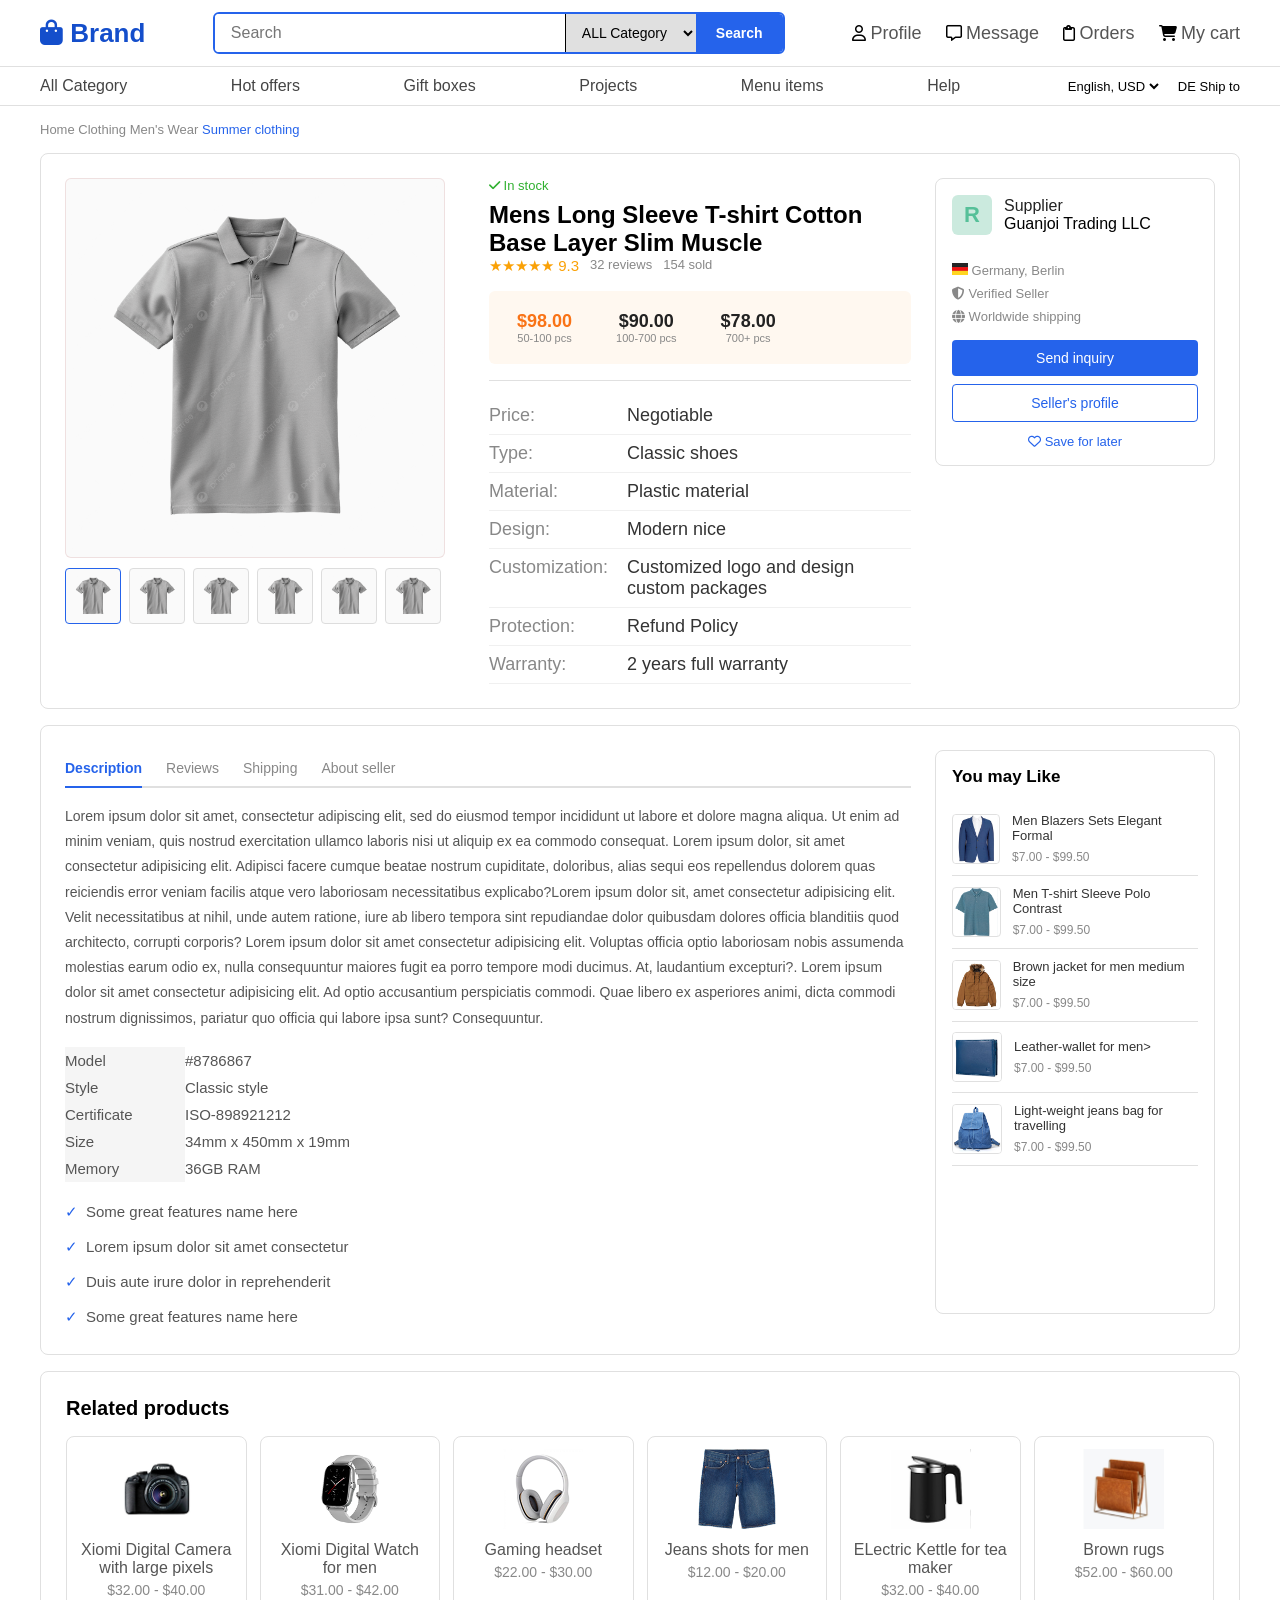
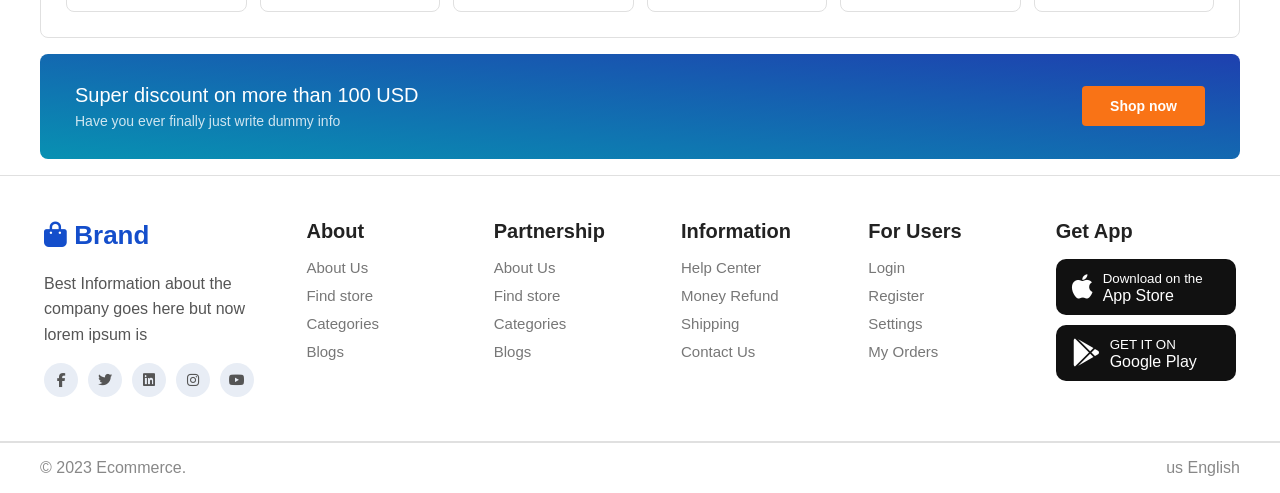
==== product-detail.html @ 9a0e6021 "Week 3 - Product Detail Page complete" ====
<!DOCTYPE html>
<html lang="en">

<head>
    <meta charset="UTF-8">
    <meta name="viewport" content="width=device-width, initial-scale=1.0">
    <title>Ecommerce - Product Detail</title>
    <link rel="stylesheet" href="https://cdnjs.cloudflare.com/ajax/libs/font-awesome/6.5.0/css/all.min.css" />
    <link rel="stylesheet" href="style.css" />
</head>

<body>
    <header>
        <!--row 1 -->
        <div class="top_bar">

            <!-- logo -->

            <div class="logo">
                <i class="fa-solid fa-bag-shopping"></i>
                <span> Brand </span>
            </div>
            <!--search  bar-->
            <div class="Search_bar">
                <input type="text" placeholder="Search" />
                <select>
                    <option>ALL Category</option>
                </select>
                <button>Search</button>
            </div>

            <div class="top-icons">
                <div class="icon-item">
                    <i class="fa-regular fa-user"></i>
                    <span>Profile</span>
                </div>
                <div class="icon-item">
                    <i class="fa-regular fa-message"></i>
                    <span>Message</span>
                </div>
                <div class="icon-item">
                    <i class="fa-regular fa-clipboard"></i>
                    <span>Orders</span>
                </div>
                <div class="icon-item">
                    <i class="fa-solid fa-cart-shopping"></i>
                    <span>My cart</span>
                </div>
            </div>
        </div>
        <!--ROw 2-->
        <nav class="navbar">
            <a href="#">All Category</a>
            <a href="#">Hot offers</a>
            <a href="#">Gift boxes</a>
            <a href="#">Projects</a>
            <a href="#">Menu items</a>
            <a href="#">Help</a>

            <div class="nav-right">
                <select>
                    <option>English, USD</option>
                </select>
                <span>DE Ship to</span>
            </div>

        </nav>
    </header>

    <main>
        <!--Breadcrumb-->
        <div class="breadcrumb">
            <a href="#">Home</a> <a href="#">Clothing</a> <a href="#">Men's Wear</a> <span>Summer clothing</span>
        </div>

        <!-- Product Detail Section -->
        <section class="product-detail">

            <!-- Left: Images -->
            <div class="product-images">
                <div class="main-image">
                    <img src="images/lol1.png" alt="product" />
                </div>
                <div class="thumbnail-images">
                    <img src="images/lol1.png" alt="thumb1" />
                    <img src="images/lol1.png" alt="thumb2" />
                    <img src="images/lol1.png" alt="thumb3" />
                    <img src="images/lol1.png" alt="thumb4" />
                    <img src="images/lol1.png" alt="thumb5" />
                    <img src="images/lol1.png" alt="thum" />
                </div>
            </div>

            <!-- Middle: Product Info -->
            <div class="product-info-detail">
                <p class="in-stock"><i class="fa-solid fa-check"></i> In stock</p>
                <h2>Mens Long Sleeve T-shirt Cotton Base Layer Slim Muscle</h2>
                <div class="rating-detail">
                    <span class="stars">★★★★★ 9.3</span>
                    <span>32 reviews</span>
                    <span>154 sold</span>
                </div>

                <!-- Price Options -->
                <div class="price-options">
                    <div class="price-option active">
                        <span class="price">$98.00</span>
                        <small>50-100 pcs</small>
                    </div>
                    <div class="price-option">
                        <span class="price">$90.00</span>
                        <small>100-700 pcs</small>
                    </div>
                    <div class="price-option">
                        <span class="price">$78.00</span>
                        <small>700+ pcs</small>
                    </div>
                </div>

                <!-- Product Details -->
                <div class="product-details-table">
                    <div class="detail-row">
                        <span class="detail-label">Price:</span>
                        <span class="detail-value">Negotiable</span>
                    </div>
                    <div class="detail-row">
                        <span class="detail-label">Type:</span>
                        <span class="detail-value">Classic shoes</span>
                    </div>
                    <div class="detail-row">
                        <span class="detail-label">Material:</span>
                        <span class="detail-value">Plastic material</span>
                    </div>
                    <div class="detail-row">
                        <span class="detail-label">Design:</span>
                        <span class="detail-value">Modern nice</span>
                    </div>
                    <div class="detail-row">
                        <span class="detail-label">Customization:</span>
                        <span class="detail-value">Customized logo and design custom packages</span>
                    </div>
                    <div class="detail-row">
                        <span class="detail-label">Protection:</span>
                        <span class="detail-value">Refund Policy</span>
                    </div>
                    <div class="detail-row">
                        <span class="detail-label">Warranty:</span>
                        <span class="detail-value">2 years full warranty</span>
                    </div>
                </div>
            </div>

            <!-- Right: Supplier Info -->
            <div class="supplier-box">
                <div class="supplier-header">
                    <div class="supplier-avatar">R</div>
                    <div>
                        <p class="supplier-name">Supplier</p>
                        <p class="supplier-company">Guanjoi Trading LLC</p>
                    </div>
                </div>
                <div class="supplier-details">
                    <p><img src="images/DE@2x.png" style="width:16px;" /> Germany, Berlin</p>
                    <p><i class="fa-solid fa-shield-halved"></i> Verified Seller</p>
                    <p><i class="fa-solid fa-globe"></i> Worldwide shipping</p>
                </div>
                <button class="send-inquiry-btn">Send inquiry</button>
                <button class="seller-profile-btn">Seller's profile</button>
                <p class="save-later"><i class="fa-regular fa-heart"></i> Save for later</p>
            </div>

        </section>

        <!-- Tabs Section -->
        <section class="tabs-section">
            <div class="tabs-wrapper">
                <div class="tabs-left">

                    <div class="tabs">
                        <button class="tab-btn active">Description</button>
                        <button class="tab-btn">Reviews</button>
                        <button class="tab-btn">Shipping</button>
                        <button class="tab-btn">About seller</button>
                    </div>
                    <div class="tab-content">
                        <p>Lorem ipsum dolor sit amet, consectetur adipiscing elit, sed do eiusmod tempor incididunt ut
                            labore
                            et dolore magna aliqua. Ut enim ad minim veniam, quis nostrud exercitation ullamco laboris
                            nisi ut
                            aliquip ex ea commodo consequat. Lorem ipsum dolor, sit amet consectetur adipisicing elit.
                            Adipisci facere cumque beatae nostrum cupiditate, doloribus, alias sequi eos repellendus
                            dolorem quas reiciendis error veniam facilis atque vero laboriosam necessitatibus
                            explicabo?Lorem ipsum dolor sit, amet consectetur adipisicing elit. Velit necessitatibus at
                            nihil, unde autem ratione, iure ab libero tempora sint repudiandae dolor quibusdam dolores
                            officia blanditiis quod architecto, corrupti corporis? Lorem ipsum dolor sit amet
                            consectetur adipisicing elit. Voluptas officia optio laboriosam nobis assumenda molestias
                            earum odio ex, nulla consequuntur maiores fugit ea porro tempore modi ducimus. At,
                            laudantium excepturi?. Lorem ipsum dolor sit amet consectetur adipisicing elit. Ad optio
                            accusantium perspiciatis commodi. Quae libero ex asperiores animi, dicta commodi nostrum
                            dignissimos, pariatur quo officia qui labore ipsa sunt? Consequuntur.</p>

                        <table class="spec-table">
                            <tr>
                                <td>Model</td>
                                <td>#8786867</td>
                            </tr>
                            <tr>
                                <td>Style</td>
                                <td>Classic style</td>
                            </tr>
                            <tr>
                                <td>Certificate</td>
                                <td>ISO-898921212</td>
                            </tr>
                            <tr>
                                <td>Size</td>
                                <td>34mm x 450mm x 19mm</td>
                            </tr>
                            <tr>
                                <td>Memory</td>
                                <td>36GB RAM</td>
                            </tr>

                        </table>

                        <ul class="features-list">
                            <li>Some great features name here</li>
                            <li>Lorem ipsum dolor sit amet consectetur</li>
                            <li>Duis aute irure dolor in reprehenderit</li>
                            <li>Some great features name here</li>
                        </ul>
                    </div>

                </div>

                <!--You may Like-->
                <div class="you-may-like">
                    <h4>You may Like</h4>
                    <div class="like-item">
                        <img src="images/image 30.png" alt="" />
                        <div>
                            <p>Men Blazers Sets Elegant Formal</p>
                            <span>$7.00 - $99.50</span>
                        </div>
                    </div>

                    <div class="like-item">
                        <img src="images/Bitmap.png" alt="" />
                        <div>
                            <p>Men T-shirt Sleeve Polo Contrast</p>
                            <span>$7.00 - $99.50</span>
                        </div>
                    </div>

                    <div class="like-item">
                        <img src="images/2 1.png" alt="" />
                        <div>
                            <p>Brown jacket for men medium size</p>
                            <span>$7.00 - $99.50</span>
                        </div>
                    </div>

                    <div class="like-item">
                        <img src="images/image 24.png" alt="" />
                        <div>
                            <p>Leather-wallet for men></p>
                            <span>$7.00 - $99.50</span>
                        </div>
                    </div>

                    <div class="like-item">
                        <img src="images/image 26.png" alt="" />
                        <div>
                            <p>Light-weight jeans bag for travelling</p>
                            <span>$7.00 - $99.50</span>
                        </div>
                    </div>
                </div>
            </div>
        </section>

        <!--Related Products-->
        <section class="related-products">
            <h3>Related products</h3>
            <div class="related-grid">
                <div class="related-card">
                    <img src="images/6.png" alt="" />
                    <p class="related-name">Xiomi Digital Camera with large pixels</p>
                    <span class="related-price">$32.00 - $40.00</span>
                </div>

                <div class="related-card">
                    <img src="images/8.png" alt="" />
                    <p class="related-name">Xiomi Digital Watch for men</p>
                    <span class="related-price">$31.00 - $42.00</span>
                </div>

                <div class="related-card">
                    <img src="images/image 86.png" alt="" />
                    <p class="related-name">Gaming headset</p>
                    <span class="related-price">$22.00 - $30.00</span>
                </div>

                <div class="related-card">
                    <img src="images/Bitmap (2).png" alt="" />
                    <p class="related-name">Jeans shots for men</p>
                    <span class="related-price">$12.00 - $20.00</span>
                </div>

                <div class="related-card">
                    <img src="images/image 85.png" alt="" />
                    <p class="related-name">ELectric Kettle for tea maker</p>
                    <span class="related-price">$32.00 - $40.00</span>
                </div>

                <div class="related-card">
                    <img src="images/7.png" alt="" />
                    <p class="related-name">Brown rugs</p>
                    <span class="related-price">$52.00 - $60.00</span>
                </div>
            </div>
        </section>

        <!--Discount Banner-->
        <section class="discount-banner">
            <div class="discount-left">
                <h3>Super discount on more than 100 USD</h3>
                <p>Have you ever finally just write dummy info</p>
            </div>
            <button class="shop-now-btn">Shop now</button>
        </section>

    </main>


    <footer>
        <div class="footer-top">
            <!--Brand info-->
            <div class="footer-brand">
                <div class="logo">
                    <i class="fa-solid fa-bag-shopping"></i>
                    <span>Brand</span>
                </div>
                <p>Best Information about the company goes here but now lorem ipsum is</p>
                <div class="social-icons">
                    <a href="#"><i class="fa-brands fa-facebook-f"></i></a>
                    <a href="#"><i class="fa-brands fa-twitter"></i></a>
                    <a href="#"><i class="fa-brands fa-linkedin"></i></a>
                    <a href="#"><i class="fa-brands fa-instagram"></i></a>
                    <a href="#"><i class="fa-brands fa-youtube"></i></a>

                </div>
            </div>
            <div class="footer-col">
                <h4>About</h4>
                <ul>
                    <li><a href="#">About Us</a></li>
                    <li><a href="#">Find store</a></li>
                    <li><a href="#">Categories</a></li>
                    <li><a href="#">Blogs</a></li>
                </ul>
            </div>
            <div class="footer-col">
                <h4>Partnership</h4>
                <ul>
                    <li><a href="#">About Us</a></li>
                    <li><a href="#">Find store</a></li>
                    <li><a href="#">Categories</a></li>
                    <li><a href="#">Blogs</a></li>
                </ul>
            </div>
            <div class="footer-col">
                <h4>Information</h4>
                <ul>
                    <li><a href="#">Help Center</a></li>
                    <li><a href="#">Money Refund</a></li>
                    <li><a href="#">Shipping</a></li>
                    <li><a href="#">Contact Us</a></li>

                </ul>
            </div>
            <div class="footer-col">
                <h4>For Users</h4>
                <ul>
                    <li><a href="#">Login</a></li>
                    <li><a href="#">Register</a></li>
                    <li><a href="#">Settings</a></li>
                    <li><a href="#">My Orders</a></li>
                </ul>

            </div>
            <div class="footer-col">
                <h4>Get App</h4>
                <a href="#" class="app-button">
                    <i class="fa-brands fa-apple"></i>
                    <div>
                        <small>Download on the</small>
                        <span>App Store</span>
                    </div>
                </a>
                <a href="#" class="app-button">
                    <i class="fa-brands fa-google-play"></i>
                    <div>
                        <small>GET IT ON</small>
                        <span>Google Play</span>
                    </div>
                </a>

            </div>

        </div>
        <div class="footer-bottom">
            <span>© 2023 Ecommerce.</span>
            <span>us English</span>
        </div>

    </footer>
</body>

</html>
---- style.css ----
* {
    margin: 0;
    padding: 0;
    box-sizing: border-box;
}

body {
    font-family: 'Segoe UI', Tahoma, Geneva, Verdana, sans-serif;
}

header {
    display: flex;
    flex-direction: column;
}

.top_bar {
    display: flex;
    align-items: center;
    justify-content: space-between;
    padding: 12px 40px;
    border-bottom: 1px solid #e0e0e0;

}

.logo {
    font-size: 26px;
    font-weight: 700;
    color: #144ecb;
}

.Search_bar {
    display: flex;
    border: 2px solid #2563eb;
    border-radius: 6px;
    overflow: hidden;
}

.Search_bar input {
    padding: 10px 16px;
    border: none;
    outline: none;
    width: 350px;
    font-size: 16px;
}

.Search_bar select {
    padding: 10px 12px;
    border: none;
    border-left: 1px solid;
    outline: none;
    background: #e0e0e0;
    font-size: 14px;

}

.Search_bar button {
    padding: 10px 20px;
    border: none;
    outline: none;
    font-size: 14px;
    color: white;
    background: #2563eb;
    font-weight: 750;
    cursor: pointer;
}

.top-icons {
    display: flex;
    gap: 24px;

}

.top-icons span {
    font-size: 18px;
    color: #555;
    cursor: pointer;
}

.navbar {
    display: flex;
    gap: 24px;
    padding: 10px 40px;
    border-bottom: 1px solid #e0e0e0;
    justify-content: space-between;

}

.nav-right {
    display: flex;
    align-items: center;
    gap: 16px;
    font-size: 13px;

}

.nav-right select {
    border: none;
    font-size: 13px;
    outline: none;
    background: transparent;
    cursor: pointer;
}

.navbar a {
    font-size: 16px;
    color: #444;
    text-decoration: solid;
}

.navbar a:hover {
    color: #2563eb;
}

.footer-top {
    display: grid;
    grid-template-columns: 1.5fr 1fr 1fr 1fr 1fr 1.2fr;
    padding: 44px;
    gap: 37px;
    border-top: 1px solid #e0e0e0;
}

.footer-brand .logo {
    margin-bottom: 20px;
}

.footer-brand p {
    font-size: 16px;
    color: #555;
    margin-bottom: 16px;
    line-height: 1.6;
}

.social-icons {
    display: flex;
    gap: 10px;
}

.social-icons a {
    height: 34px;
    width: 34px;
    font-size: 14px;
    border-radius: 50%;
    display: flex;
    align-items: center;
    justify-content: center;
    background: #e8edf5;
    color: #555;
    text-decoration: none;

}

.social-icons a:hover {
    background: #2563eb;
    color: white
}

.footer-col h4 {
    font-size: 20px;
    font-weight: 600;
    color: #222;
    margin-bottom: 16px;
}

.footer-col ul {
    list-style: none;
    display: flex;
    gap: 10px;
    flex-direction: column;
}

.footer-col ul li a {
    font-size: 15px;
    color: #777;
    text-decoration: none;
}

.footer-col ul li a:hover {
    color: #2563eb;
}

.app-button {
    display: flex;
    align-items: center;
    border-radius: 10px;
    padding: 10px 16px;
    background: #111;
    color: white;
    gap: 10px;
    text-decoration: none;
    margin-bottom: 10px;




}

.app-button i {
    font-size: 28px;
}

.app-button:hover {
    background: #2563eb;
}

.app button i {
    font-size: 22px;

}

.app button small {
    display: block;
    font-size: 11px;
    color: #777;

}

.app button span {
    font-size: 14px;
    font-weight: 600;

}

.footer-bottom {
    border-top: 2px solid #e0e0e0;
    padding: 16px 40px;
    display: flex;
    justify-content: space-between;
    font-size: 16px;
    color: #888;



}

.hero {
    display: grid;
    grid-template-columns: 210px 1fr 200px;
    margin: 16px 40px;
    background: #fff;
    border-radius: 8px;
    overflow: hidden;
    border: 2px solid #e0e0e0;




}

.hero-categories ul {
    list-style: none;
}

.hero-categories ul li {
    padding: 12px 16px;
    font-size: 15px;
    color: #444;
    ;
    cursor: pointer;
    border-bottom: 2px solid #f0f4f0;
}

.hero-categories li:hover {
    background: #f0f4f0;
    color: #2563eb;
}

.hero-banner {
    background: linear-gradient(135deg, #c8f0e0 0%, #a0dfc8 100%);
    background-image: url('images/Banner-board-800x420 2.png');
    background-size: cover;
    background-position: center;
    padding: 50px 40px;
    display: flex;
    justify-content: center;
    flex-direction: column;
    gap: 14px;
    background-repeat: no-repeat;

}

.hero-banner h2 {
    font-size: 18px;
    font-weight: 400;
    color: #333;
}

.hero-banner h1 {
    font-size: 30px;
    font-weight: 700;
    color: #222;
}

.learn-btn {
    width: fit-content;
    background: white;
    font-size: 14px;
    border: none;
    border-radius: 4px;
    padding: 10px 20px;
    cursor: pointer;

}

.learn-btn:hover {
    color: white;
    background: #2563eb;
}

.hero-right {
    display: flex;
    flex-direction: column;
    padding: 12px;
    gap: 8px;
    border-left: 1px solid #e0e0e0;

}

.login-box {

    border: 1px solid #e0e0e0;
    border-radius: 6px;
    text-align: center;
    padding: 14px;

}

.user-icon {
    font-size: 36px;
    color: #aaa;
    margin-bottom: 8px;
}

.login-box p {
    font-size: 13px;
    color: #555;

}

.join-btn {
    width: 100%;
    font-size: 13px;
    padding: 8px;
    margin-top: 10px;
    cursor: pointer;
    background: #2563eb;
    color: white;
    border: none;
    border-radius: 4px;
}

.join-btn:hover {
    background: #1d4ed8;
}

.log-btn {
    width: 100%;
    font-size: 13px;
    padding: 8px;
    margin-top: 6px;
    cursor: pointer;
    background: white;
    border: 1px solid #2563eb;
    border-radius: 4px;
    font-size: 13px;
    color: #2563eb;
}

.log-btn:hover {
    color: white;
    background: #2563eb;
}

.offer-box {
    border-radius: 6px;
    padding: 14px;
    color: white;
    font-size: 12px;
    font-weight: 600;
    cursor: pointer;
    background: #f97316;
}

.offer-box-teal {
    border-radius: 6px;
    padding: 14px;
    color: white;
    font-size: 12px;
    font-weight: 600;
    cursor: pointer;
    background: #0891b2;
}

.Deals-section {
    margin: 16px 40px;
    padding: 20px;
    background: #fff;
    border-radius: 8px;
    border: 1px solid #e0e0e0;
}

.deals-header {
    display: flex;
    align-items: center;
    margin-bottom: 20px;
    gap: 24px;

}

.deals-header h3 {
    font-size: 18px;
    font-weight: 600;
}

.deals-header p {
    font-size: 13px;
    color: #888;
}

.timer {
    display: flex;
    gap: 8px;
}

.timer-box {
    background: #222;
    border-radius: 4px;
    font-size: 16px;
    color: white;
    padding: 8px 12px;
    margin-top: 10px;
    text-align: center;
    font-weight: 700;
    min-width: 48px;
}

.timer-box small {
    display: block;
    font-size: 10px;
    font-weight: 400;
}

.deals-products {
    display: grid;
    grid-template-columns: repeat(5, 1fr);
    gap: 16px;
}

.deal-card {
    text-align: center;
    padding: 16px;
    border: 1px solid #e0e0e0;
    border-radius: 8px;
    cursor: pointer;
    transition: all 0.6s;

}

.deal-card:hover {
    box-shadow: 0 4px 12px rgba(0, 0, 0, 0.1);
}

.deal-card img {
    width: 80px;
    height: 80px;
    font-size: 12px;
    margin-bottom: 10px;
    object-fit: contain;


}

.deal-card p {
    font-size: 17px;
    color: #333;
    margin-bottom: 8px;
}

.discount-badge {
    background: #ff444f;
    color: white;
    border-radius: 4px;
    font-size: 11px;
    padding: 3px 10px;
}

.category-section {
    margin: 16px 40px;
    display: grid;
    grid-template-columns: 210px 1fr;
    background: #fff;
    border-radius: 8px;
    border: 1px solid #e0e0e0;
    overflow: hidden;
}

.category-left {
    padding: 20px;
    border-right: 1px solid #e0e0e0;
    display: flex;
    flex-direction: column;
    gap: 12px;
}

.category-left h3 {
    font-size: 15px;
    font-weight: 600;
    color: #222;
}

.category-left img {
    width: 100%;
    height: 160px;
    border-radius: 6px;
    object-fit: cover;
}

.source-btn {
    background: white;
    border: 1px solid #ddd;
    padding: 8px 16px;
    border-radius: 4px;
    cursor: pointer;
    font-size: 13px;
    width: fit-content;
}

.source-btn:hover {
    background: #2563eb;
    color: white;
    border-color: #2563eb;
}

.category-grid {
    display: grid;
    grid-template-columns: repeat(4, 1fr);
}

.category-item {
    padding: 16px;
    border-left: 1px solid #e0e0e0;
    border-bottom: 1px solid #e0e0e0;
    display: flex;
    justify-content: space-between;
    align-items: center;
    cursor: pointer;
}

.category-item:hover {
    background: #f0f4ff;
}

.category-item p {
    font-size: 13px;
    font-weight: 500;
    color: #333;
}

.category-item small {
    font-size: 11px;
    color: #888;
}

.category-item img {
    width: 50px;
    height: 50px;
    object-fit: contain;
}

.source-btn {
    background: white;
    border: 1px solid #ddd;
    padding: 8px 16px;
    border-radius: 4px;
    cursor: pointer;
    font-size: 13px;
    width: fit-content;
}

.source-btn:hover {
    background: #2563eb;
    color: white;
    border-color: #2563eb;
}

.category-grid {
    display: grid;
    grid-template-columns: repeat(4, 1fr);
}

.category-item {
    padding: 16px;
    border-left: 1px solid #e0e0e0;
    border-bottom: 1px solid #e0e0e0;
    display: flex;
    justify-content: space-between;
    align-items: center;
    cursor: pointer;
}

.category-item:hover {
    background: #f0f4ff;
}

.category-item p {
    font-size: 15px;
    font-weight: 600;
    color: #333;
}

.category-item small {
    font-size: 13px;
    color: #888;
}

.category-item img {
    width: 80px;
    height: 80px;
    object-fit: contain;
}

.consumer-section {
    margin: 16px 40px;
    display: grid;
    grid-template-columns: 210px 1fr;
    background: #fff;
    border-radius: 8px;
    border: 1px solid #e0e0e0;
    overflow: hidden;
}

.consumner-left {
    padding: 20px;
    border-right: 1px solid #e0e0e0;
    display: flex;
    flex-direction: column;
    gap: 12px;
}

.consumner-left h3 {
    font-size: 15px;
    font-weight: 600;
    color: #222;
}

.consumner-left img {
    width: 100%;
    height: 160px;
    object-fit: contain;
    border-radius: 6px;
    background: #f0f4ff;
    padding: 10px;
}

.consumer-grid {
    display: grid;
    grid-template-columns: repeat(4, 1fr);
}

.consumer-item {
    padding: 16px;
    border-left: 1px solid #e0e0e0;
    border-bottom: 1px solid #e0e0e0;
    display: flex;
    justify-content: space-between;
    align-items: center;
    cursor: pointer;
}

.consumer-item:hover {
    background: #f0f4ff;
}

.consumer-item p {
    font-size: 15px;
    font-weight: 600;
    color: #333;
}

.consumer-item small {
    font-size: 13px;
    color: #888;
    display: block;
}

.consumer-item img {
    width: 80px;
    height: 80px;
    object-fit: contain;
}

.quote-section {
    margin: 16px 40px;
    background: linear-gradient(135deg, #1e40af 0%, #0891b2 100%);
    border-radius: 8px;
    padding: 40px;
    display: grid;
    grid-template-columns: 1fr 1fr;
    gap: 40px;
    align-items: center;
}

.quote-left h3 {
    font-size: 22px;
    font-weight: 600;
    color: white;
    margin-bottom: 12px;
}

.quote-left p {
    font-size: 13px;
    color: rgba(255, 255, 255, 0.8);
}

.quote-right {
    background: white;
    border-radius: 8px;
    padding: 24px;
}

.quote-right h4 {
    font-size: 16px;
    font-weight: 600;
    margin-bottom: 12px;
}

.quote-right p {
    font-size: 13px;
    color: #555;
    margin-bottom: 8px;
}

.quote-right input {
    width: 100%;
    padding: 10px 12px;
    border: 1px solid #ddd;
    border-radius: 4px;
    font-size: 13px;
    margin-bottom: 10px;
    outline: none;
}

.quote-row {
    display: grid;
    grid-template-columns: 1fr 1fr;
    gap: 10px;
}

.send-btn {
    background: #2563eb;
    color: white;
    border: none;
    padding: 10px 24px;
    border-radius: 4px;
    font-size: 14px;
    cursor: pointer;
}

.send-btn:hover {
    background: #1d4ed8;
}

.recommended {
    margin: 16px 40px;
}

.recommended h3 {
    font-size: 18px;
    font-weight: 600;
    margin-bottom: 16px;

}

.product-grid {
    display: grid;
    grid-template-columns: repeat(5, 1fr);
    gap: 16px;
}

.product-card {
    background: #fff;
    border: 1px solid #e0e0e0;
    border-radius: 8px;
    padding: 16px;
    cursor: pointer;
    transition: all 2s;
}

.product-card:hover {
    box-shadow: 0 4px 12px rgba(0, 0, 0, 0.1);
}

.product-card img {
    width: 100%;
    height: 120px;
    object-fit: contain;
    margin-bottom: 10px;
}

.product-card .price {
    font-size: 16px;
    font-weight: 600;
    color: #222;
    margin-bottom: 4px;
}

.pname {
    font-size: 13px;
    font-weight: 400;
    color: #666;
}

.services-section {
    margin: 16px 40px;
    display: grid;
    grid-template-columns: repeat(4, 1fr);
    gap: 16px;
}

.service-heading {
    grid-column: 1 / -1;
    margin-bottom: 8px;
}

.services-heading h3 {
    font-size: 18px;
    font-weight: 600;
    color: #222;
}

.service-item p {
    font-size: 13px;
    color: #444;
    font-weight: 500;
    padding: 20px 12px 12px;
}

.service-item {
    background: #fff;
    border: 1px solid #e0e0e0;
    border-radius: 8px;
    overflow: hidden;
    cursor: pointer;
    transition: all 0.6s;
    display: flex;
    flex-direction: column;
}

.service-item img {
    width: 100%;
    height: 120px;
    object-fit: cover;
}

.service-img-wrap {
    position: relative;
}

.service-img-wrap img {
    width: 100%;
    height: 120px;
    object-fit: cover;
    opacity: 1;
}

.service-icon {
    position: absolute;
    bottom: -15px;
    right: 16px;
    width: 36px;
    height: 36px;
    background: white;
    border-radius: 50%;
    display: flex;
    align-items: center;
    justify-content: center;
    box-shadow: 0 2px 8px rgba(0, 0, 0, 0.15);
    font-size: 14px;
    color: #555;

}

.suppliers-section {
    margin: 16px 40px;
    background: #fff;
    border: 1px solid #e0e0e0;
    border-radius: 8px;
    padding: 24px;
}

.suppliers-section h3 {
    font-size: 18px;
    font-weight: 600;
    margin-bottom: 16px;
}

.suppliers-grid {
    display: grid;
    grid-template-columns: repeat(5, 1fr);
    gap: 12px;
}

.supplier-item {
    display: flex;
    align-items: center;
    gap: 10px;
    padding: 12px;
    border: 1px solid #e0e0e0;
    border-radius: 6px;
    cursor: pointer;
    transition: all 0.2s;
}

.supplier-item:hover {
    background: #f0f4ff;
}

.supplier-item img {
    width: 24px;
    height: 24px;
    object-fit: contain;
}

.supplier-item p {
    font-size: 13px;
    color: #444;
}

.supplier-item small {
    font-size: 11px;
    color: #888;
    display: block;
}

.news-letter {
    margin: 16px 40px;
    border-radius: 8px;
    text-align: center;
    background: #f0f4f0;
    padding: 40px;


}

.newsletter h3 {
    font-size: 20px;
    font-weight: 600;
    margin-bottom: 8px;
}

.newsletter p {
    font-size: 13px;
    color: #666;
    margin-bottom: 20px;
}

.newsletter-form {
    display: flex;
    justify-content: center;
    max-width: 500px;
    margin: 16px auto 0;
}

.newsletter-form input {
    flex: 1;
    padding: 10px 16px;
    border: 1px solid #ddd;
    border-right: none;
    border-radius: 4px 0 0 4px;
    outline: none;
    font-size: 14px;

}

.newsletter-form button {
    background: #2563eb;
    color: white;
    border: none;
    padding: 10px 24px;
    border-radius: 0 4px 4px 0;
    font-size: 14px;
    cursor: pointer;
}

.newsletter-form button:hover {
    background: #1d4ed8;
}

.email-input-wrap {
    position: relative;
    flex: 1;
}

.email-input-wrap i {
    position: absolute;
    left: 12px;
    top: 50%;
    transform: translateY(-50%);
    color: #999;
    font-size: 13px;
    z-index: 1;
}

.email-input-wrap input {
    width: 100%;
    padding: 10px 16px 10px 32px;
    border: 1px solid #ddd;
    border-right: none;
    border-radius: 4px 0 0 4px;
    outline: none;
    font-size: 14px;
}

.newsletter-form button {
    border-radius: 0 4px 4px 0;
}

.breadcrumb {
    margin: 16px 40px;
    font-size: 13px;
    color: #888;
}

.breadcrumb a {
    color: #888;
    text-decoration: none;
}

.breadcrumb a:hover {
    color: #2563eb;
}

.breadcrumb span {
    color: #2563eb;
}

.products-page {
    display: grid;
    grid-template-columns: 220px 1fr;
    gap: 24px;
    margin: 0 40px 24px;
}

.filters-sidebar {
    display: flex;
    ;
    flex-direction: column;
    gap: 20px;
}

.filter-group {
    background: #fff;
    border: 1px solid #e0e0e0;
    border-radius: 8px;
    padding: 16px;
}

.filter-group h4 {
    font-size: 14px;
    font-weight: 600;
    margin-bottom: 12px;
    color: #333;

}

.category-list {
    list-style: none;
    display: flex;
    flex-direction: column;
    gap: 10px;
}

.category-list li {
    font-size: 14px;
    color: #666;
    cursor: pointer;
}

.category-list li.active {
    color: #2563eb;
    font-weight: 600;
}

.category-list li:hover {
    color: #2563eb;
}
.filter-group label
{
    display: flex;
    align-items: center;
    cursor: pointer;
    gap: 10px;
    font-size: 13px;
    color: #555;
    margin-bottom: 10px;

}
.see-all
{
    font-size: 13px;
    color: #2563eb;
    text-decoration: none;
}
.price-slider
{
    width: 100%;
    margin:10px 0;
}
.price-inputs
{
   display: flex;
   gap:10px;
   margin-bottom: 10px;
}
.price-inputs input
{
    width:100%;
    padding: 6px 8px;
    border: 1px solid #ddd;
    border-radius: 4px;
    font-size: 15px;
}
.apply-btn
{
    width: 100%;
    background: #2563eb;
    color: white;
    border: none;
    padding: 8px;
    border-radius: 4px;
    font-size: 13px;
    cursor: pointer;
}
.apply-btn:hover 
{
    background: #1d4ed8;
}
.product-header
{
    display: flex;
    justify-content: space-between;
    align-items: center;
    margin-bottom: 16px;
    padding: 0 4px;

}
.product-header p
{
    font-size: 14px;
    color: #222;
}
.header-right
{
    display: flex;
    align-items: center;
    gap: 16px;
    font-size: 13px;
}
.header-right select {
    border: 1px solid #ddd;
    padding: 6px 10px;
    border-radius: 4px;
    font-size: 13px;
}

.product-list-items
{
    display: flex;
    flex-direction: column;
    gap: 16px;
}
.product-row
{
    background: #fff;
    border: 1px solid #e0e0e0;
    border-radius: 8px;
    padding: 16px;
    display: grid;
    grid-template-columns: 120px 1fr 30px;
    gap: 16px;
    cursor: pointer;
    transition: all 0.6s;
}
.product-row:hover
{
      box-shadow: 0 4px 12px rgba(0,0,0,0.1);;
}
.product-row img
{
    width:120px;
    height:120px;
    object-fit: contain;
}
.product-info h4
{
    font-size: 19px;
    font-weight: 600;
    margin-bottom: 6px;
}
.price-row
{
    display: flex;
    align-items: center;
    gap: 8px;
    margin-bottom: 6px;
}
.price-row .price
{
    font-size: 18px;
    font-weight: 600;
    color: #222;
}
.price-row .old-price
{
    font-size: 13px;
    color: #999;
    text-decoration: line-through;
}
.rating-row
{
    display:flex;
    align-items: center;
    gap:10px;
    font-size:12px;
    color:#888;
    margin-bottom: 8px;
}
.rating-row .stars 
{
    font-size: 15px;
    color: #f59e0b;
}
.rating-row .shipping
{
      color: #16a341;
      font-size: 13px;
}
.rating-row .orders
{
    font-size: 13px;
    color: #444;
}
.discription
{
    font-size: 15px;
    color: #555;
    text-decoration: none;
}
.view-details
{
    font-size: 13px;
    color: #2563eb;
    text-decoration: none;
}
.wishlist-icon
{
    font-size: 18px;
    color: #2563eb;
    cursor: pointer;
}
.wishlist-icon:hover {
    color: #ff4444;
}
.pagination
{
      display: flex;
      align-items: center;
      justify-content: flex-end;
      gap:12px;
      margin-top: 20px;
      font-size: 13px;
      color: #555;

}
.pagination select
{
    border:1px solid #ddd;
    padding: 6px 10px;
    border-radius: 4px;
    font-family: 13px;

}
.page-numbers
{
    display: flex;
    gap:6px;
}
.page-btn
{
    width:32px;
    height: 32px;
    border : 1px solid #ddd;
    background: #fff;
    border-radius: 4px;
    cursor: pointer;
    font-size: 13px;
    color: #555;


}
.page-btn:hover
{
    background: #f0f4ff;
    border-color: #2563eb;
}
.page-btn.active
{
    background: #2563eb;
    color: white;
    border-color: #2563eb;
}
.product-detail
{
    display:grid;
    grid-template-columns: 400px 1fr 280px;
    gap:24px;
    margin:16px 40px;
    background :#fff;
    border: 1px solid #e0e0e0;
    border-radius: 8px;
    padding: 24px;
    
}
.product-images
{
    display: flex;
    flex-direction: column;
    gap: 10px;
    width:100%;
    max-width: 380px;

}
.main-image 
{
    width: 100%;
    aspect-ratio: 1 / 1;
    border: 1px solid #eddd;
    border-radius: 6px;
    overflow: hidden;
    background: #fafafa;
    display: flex;
    align-items: center;
    justify-content: center;
}
.main-image img
{
      width: 100%;
    height: 100%;
    object-fit: contain;
    image-rendering: -webkit-optimize-contrast;
     display: block;
}

.thumbnail-images
{
    display: flex;
    gap: 8px;
   
}
.thumbnail-images img
{
    height: 56px;
    width: 56px;
    object-fit: contain;
    border: 1.5px solid #ddd;
    border-radius: 4px;
    cursor: pointer;
    background: #fafafa;
   padding: 4px;
   box-sizing: border-box;
}
.thumbnail-images img:first-child {
    border-color: #2563eb;
}
.price-option:first-child .price {
    color: #f97316;
}
.price-option:not(:first-child) .price {
    color: #222;
}

.thumbnail-images img:hover
{
    border-color: #1a73e8;
}
.in-stock
{
    color: rgb(47, 176, 47);
    font-size:13px;
    margin-bottom: 8px;

}
.prouct-info-datail h2
{
    font:20px;
    font-weight: 600;
    margin-bottom: 10px;
}
.rating-detail
{
    display: flex;
    gap:11px;
    margin-bottom: 16px;
    font-size:13px;
    color:#888;
}
.rating-detail .stars 
{

    color: #faa106;
    font-size: 15px;
}
.price-options
{
    display: flex;
    gap: 12px;
    background: #fff8f0;
    padding: 12px;
    border-radius: 6px;
    margin-bottom:16px ;
}    
.price-option
{
    display: flex;
    flex-direction: column;
    align-items: center;
    padding: 8px 16px;
    border-radius: 4px;
    cursor: pointer;

}
.price-option .price
{
    font-size: 18px;
    font-weight: 700;
    color: #f97316;
}
.price-option small
{
    font-size: 11px;
    color:#888;

}
.product-details-table
{
    border-top: 1px solid #e0e0e0;
    padding-top: 16px;
}
.detail-row
{
    display: grid;
    grid-template-columns: 130px 1fr;
    gap: 8px;
    padding: 8px 0;
    border-bottom:1px solid #f0f0f0;
    font-size: 18px;
    
}
.detail-label 
{
    color: #888;
}
.detail-value {
    color: #333;
}
.supplier-box
{
    border: 1px solid #e0e0e0;
    border-radius: 8px;
    padding: 16px;
    height: fit-content;
}
.supplier-header
{
    display:flex;
    gap:12px;
    align-items: center;
    margin-bottom: 16px;
    padding-bottom: 12px;
    border-color: 1px solid #e0e0e0;

}
.supplier-avatar
{
    width:40px;
    height: 40px;
    background: #cbeade;
    color: #56c099;
    border-radius: 6px;
    display: flex;
    align-items: center;
    justify-content: center;
    font-size: 22px;
    font-weight: 700;
}
.supplier-name
{
    font-size:16px;
    color: #222;
    
}
.supplier-comapny
{
    font-size: 15px;
    font-weight: 600;

}
.supplier-details
{
    display: flex;
    flex-direction: column;
    gap:8px;
    margin-bottom: 16px;
    font-size: 13px;
    color: #888;
}
.supplier-deatils p 
{
     display: flex;
     align-items: center;
     gap: 10px;
     padding: 6px 0;
     font-size: 13px;
     color:#555;
}
.send-inquiry-btn
{
    width: 100%;
    background: #2563eb;
    color: white;
    border: none;
    border-radius: 4px;
    padding: 10px;
    font-size: 14px;
    cursor: pointer;
    margin-bottom: 8px;
}
.send-inquiry-btn:hover
{
    background: #1d4ed8;
}
.seller-profile-btn
{
    width: 100%;
    background: white;
    color: #2563eb;
    border: 1px solid #2563eb;
    border-radius: 4px;
    padding: 10px;
    font-size: 14px;
    cursor: pointer;
    margin-bottom: 12px;
}
.seller-profile-btn:hover
{
     background: #f0f4ff;
}  
.save-later {
    text-align: center;
    color: #2563eb;
    font-size: 13px;
    cursor: pointer;
}


.tabs-section {
    margin: 16px 40px;
    background: #fff;
    border: 1px solid #e0e0e0;
    border-radius: 8px;
    padding: 24px;
}

.tabs {
    display: flex;
    gap: 24px;
    border-bottom: 2px solid #e0e0e0;
    margin-bottom: 16px;
}

.tab-btn {
    background: none;
    border: none;
    padding: 10px 0;
    font-size: 14px;
    color: #888;
    cursor: pointer;
    border-bottom: 2px solid transparent;
    margin-bottom: -2px;
}

.tab-btn.active {
    color: #2563eb;
    border-bottom: 2px solid #2563eb;
    font-weight: 600;
}

.tab-btn:hover {
    color: #2563eb;
}

.tab-content {
    font-size: 14px;
    color: #555;
    line-height: 1.8;
}
.tabs-wrapper
{
    display: grid;
    grid-template-columns: 1fr 280px;
    gap: 24px;
}
.spec-table
{
    width:50%;
    border-collapse: collapse;
    margin: 16px 0;
    font-size: 15px;
}
.spec-table-td
{
    padding: 8px 12px;
    border: 1px solid #e0e0e0;
    color:#555;

}
.spec-table tr td:first-child
{
    background: #f5f5f5;
    font-weight: 500;
    width:120px;
}
.features-list
{
    list-style: none;
    display: flex;
    flex-direction: column;
    gap: 8px;
    margin-top: 12px;
}
.features-list li
{
    font-size: 15px;
    color: #555;
    display: flex;
    align-items: center;
    gap: 8px;

}
.features-list li::before {
    content: "✓";
    color: #2563eb;
}
.you-may-like
{
    border: 1px solid #e0e0e0;
    border-radius: 8px;
    padding: 16px;
    margin-bottom: 16px;
}
.you-may-like h4
{
    font-size: 17px;
    font-weight: 600;
    margin-bottom: 16px;
}
.like-item
{
    display: flex;
    gap:12px;
    align-items: center;
    padding: 10px 0;
    border-bottom: 1px solid #e0e0e0;
    cursor: pointer;
}
.like-item:hover
{
    background: #f9f9f9;
}
.like-item img
{
    width: 50px;
    height: 50px;
    object-fit: contain;
    border: 1px solid #e0e0e0;
    border-radius: 4px;
}
.like-item p
{
    font-size: 13px;
    color: #333;
    margin-bottom: 4px;

}

.like-item span 
{
    font-size: 12px;
    color: #888;
}
.related-products
{
    margin: 16px 40px;
    background: #fff;
    padding: 25px;
    border-radius: 8px;
    border: 1px solid #e0e0e0;
}
.related-products h3
{
    font-size: 20px;
    font-weight: 600;
    margin-bottom: 16px;
}
.related-grid
{
    display: grid;
    grid-template-columns: repeat(6, 1fr);
    gap: 13px;
}
.related-card
{
    border: 1px solid #e0e0e0;
    border-radius: 8px;
    padding: 12px;
    cursor: pointer;
    text-align: center;
    transition: all 0.6s;
    
}
.related-card:hover
{
    box-shadow: 0px 4px 12px rgba(0,0,0,0.1);
}
.related-card img
{
    width:100%;
    height: 80px;
    object-fit: contain;
    margin-bottom: 8px;
}
.related-name
{
    font-size: 16px;
    color: #555;
    margin-bottom: 4px;
} 
.related-price
{
    font-size: 14px;
    color: #888;
}   
.discount-banner
{
    margin:16px 40px;
    background: linear-gradient(185deg, #1e40af 0%, #0891b2 100%);
    border-radius: 8px;
    padding: 30px 35px;
    display: flex;
    align-items: center;
    justify-content: space-between;
}
.discount-left h3
{
    font-size: 20px;
    font-weight: 500;
    color: white;
    margin-bottom: 6px;
}
.discount-left p
{
    font-size: 14px;
    font-weight: 400;
     color: rgba(255,255,255,0.8);
}    
.shop-now-btn
{
    background: #f97316;
    border: none;
    border-radius: 4px;
    padding: 12px 28px;
    color: white;
    font-size: 14px;
    font-weight: 600;
    cursor: pointer;
    transition: all 0.6s;

}
.shop-now-btn:hover
{
    background: #ea6c0a;
}
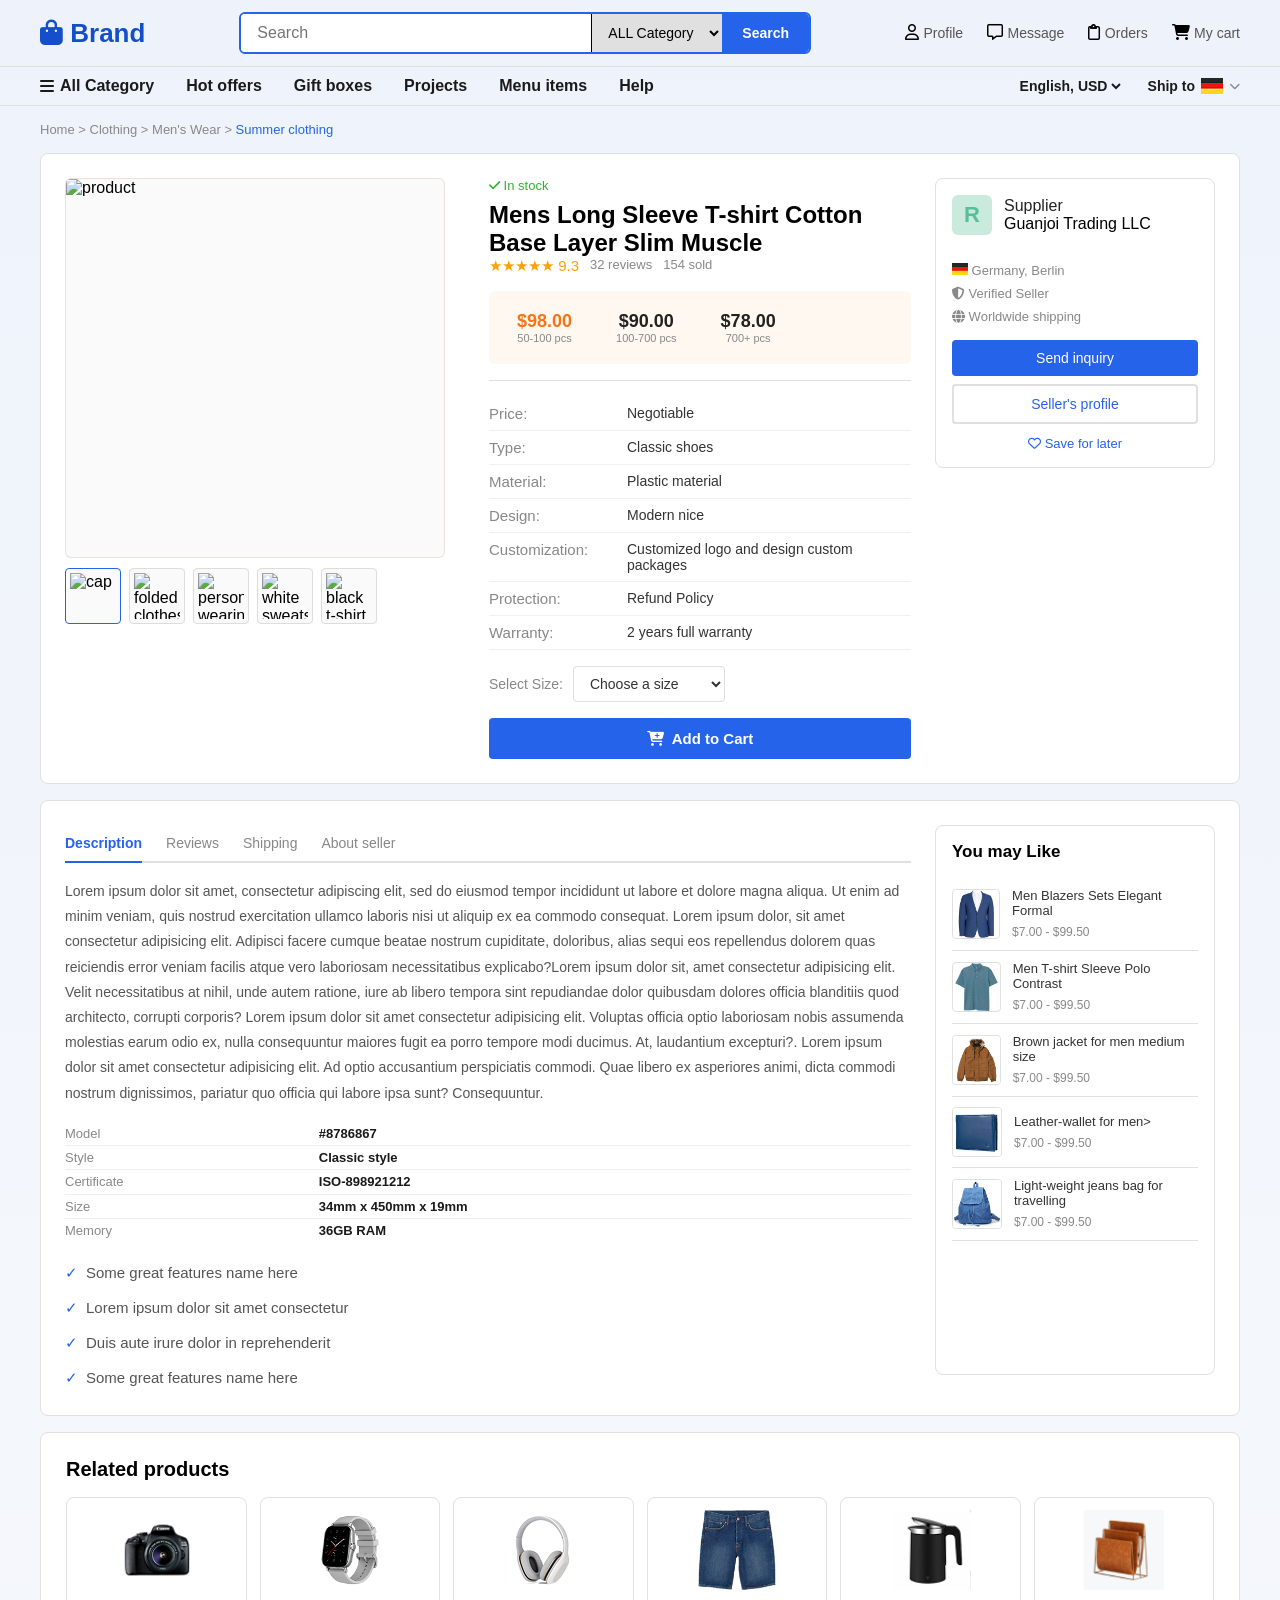
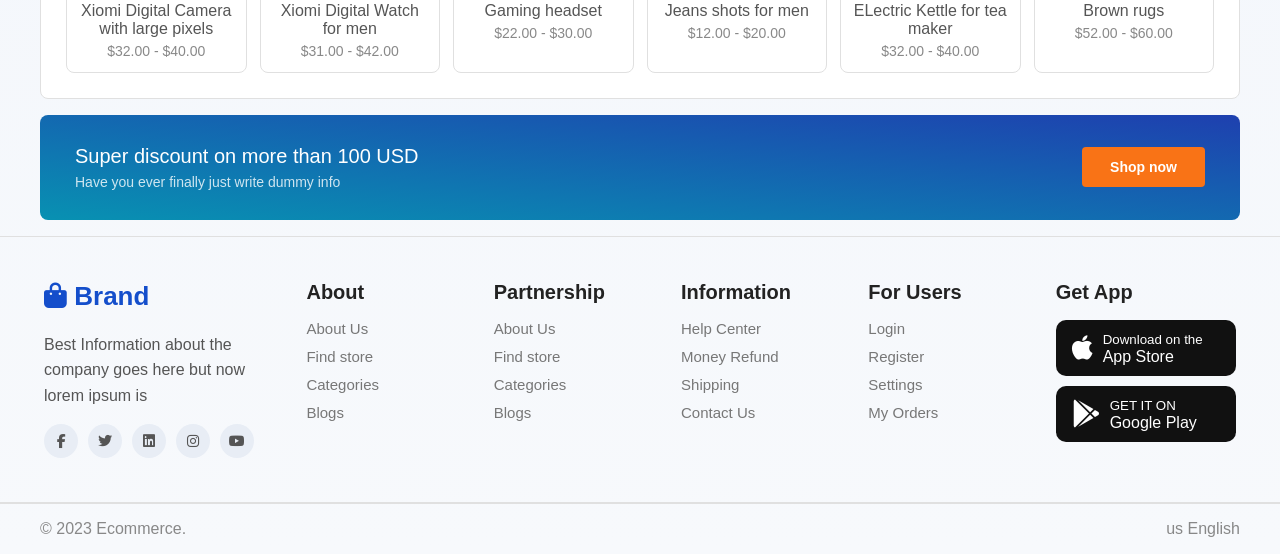
==== commit 9992ae93: "Week 3 - Product Detail Page and JavaScript complete" ====
--- a/product-detail.html
+++ b/product-detail.html
@@ -15,11 +15,12 @@
         <div class="top_bar">
 
             <!-- logo -->
-
-            <div class="logo">
-                <i class="fa-solid fa-bag-shopping"></i>
-                <span> Brand </span>
-            </div>
+            <a href="index.html" style="text-decoration:none; color:inherit;">
+                <div class="logo">
+                    <i class="fa-solid fa-bag-shopping"></i>
+                    <span> Brand </span>
+                </div>
+            </a>
             <!--search  bar-->
             <div class="Search_bar">
                 <input type="text" placeholder="Search" />
@@ -50,7 +51,17 @@
         </div>
         <!--ROw 2-->
         <nav class="navbar">
-            <a href="#">All Category</a>
+            <div class="nav-all-category" onclick="toggleDropdown()">
+                <i class="fa-solid fa-bars"></i> All Category
+                <div class="category-dropdown" id="categoryDropdown">
+                    <a href="#">Electronics</a>
+                    <a href="#">Clothing</a>
+                    <a href="#">Home & Garden</a>
+                    <a href="#">Sports</a>
+                    <a href="#">Toys</a>
+                </div>
+            </div>
+
             <a href="#">Hot offers</a>
             <a href="#">Gift boxes</a>
             <a href="#">Projects</a>
@@ -61,8 +72,14 @@
                 <select>
                     <option>English, USD</option>
                 </select>
-                <span>DE Ship to</span>
-            </div>
+                <span class="ship-to">
+                    Ship to
+                    <img src="images/DE@2x.png" alt="Germany" class="flag-icon" />
+                    <i class="fa-solid fa-chevron-down"></i>
+                </span>
+
+            </div>
+
 
         </nav>
     </header>
@@ -70,7 +87,8 @@
     <main>
         <!--Breadcrumb-->
         <div class="breadcrumb">
-            <a href="#">Home</a> <a href="#">Clothing</a> <a href="#">Men's Wear</a> <span>Summer clothing</span>
+            <a href="index.html">Home</a> > <a href="products.html">Clothing</a> > <a href="products.html">Men's
+                Wear</a> > <span>Summer clothing</span>
         </div>
 
         <!-- Product Detail Section -->
@@ -79,15 +97,19 @@
             <!-- Left: Images -->
             <div class="product-images">
                 <div class="main-image">
-                    <img src="images/lol1.png" alt="product" />
+                   <img id="mainProductImg" src="https://images.unsplash.com/photo-1620799140408-edc6dcb6d633?w=600&q=80" alt="product" />
                 </div>
                 <div class="thumbnail-images">
-                    <img src="images/lol1.png" alt="thumb1" />
-                    <img src="images/lol1.png" alt="thumb2" />
-                    <img src="images/lol1.png" alt="thumb3" />
-                    <img src="images/lol1.png" alt="thumb4" />
-                    <img src="images/lol1.png" alt="thumb5" />
-                    <img src="images/lol1.png" alt="thum" />
+                    <img src="https://images.unsplash.com/photo-1521369909029-2afed882baee?w=200&q=70" alt="cap"
+                        onclick="switchMainImg(this)" />
+                    <img src="https://images.unsplash.com/photo-1551028719-00167b16eac5?w=200&q=70" alt="folded clothes"
+                        onclick="switchMainImg(this)" />
+                    <img src="https://images.unsplash.com/photo-1602810318383-e386cc2a3ccf?w=200&q=70"
+                        alt="person wearing shirt" onclick="switchMainImg(this)" />
+                    <img src="https://images.unsplash.com/photo-1620799140408-edc6dcb6d633?w=200&q=70"
+                        alt="white sweatshirt" onclick="switchMainImg(this)" />
+                    <img src="https://images.unsplash.com/photo-1618354691373-d851c5c3a990?w=200&q=70"
+                        alt="black t-shirt" onclick="switchMainImg(this)" />
                 </div>
             </div>
 
@@ -148,6 +170,23 @@
                         <span class="detail-value">2 years full warranty</span>
                     </div>
                 </div>
+                <!-- Size Selection -->
+                <div class="size-select-wrap">
+                    <label for="sizeSelect">Select Size:</label>
+                    <select id="sizeSelect">
+                        <option value="">Choose a size</option>
+                        <option value="S">Small (S)</option>
+                        <option value="M">Medium (M)</option>
+                        <option value="L">Large (L)</option>
+                        <option value="XL">Extra Large (XL)</option>
+                        <option value="XXL">Double XL (XXL)</option>
+                    </select>
+                </div>
+
+                <!-- Add to Cart -->
+                <button class="add-to-cart-btn" onclick="addToCart()">
+                    <i class="fa-solid fa-cart-plus"></i> Add to Cart
+                </button>
             </div>
 
             <!-- Right: Supplier Info -->
@@ -177,17 +216,18 @@
                 <div class="tabs-left">
 
                     <div class="tabs">
-                        <button class="tab-btn active">Description</button>
-                        <button class="tab-btn">Reviews</button>
-                        <button class="tab-btn">Shipping</button>
-                        <button class="tab-btn">About seller</button>
-                    </div>
-                    <div class="tab-content">
+                        <button class="tab-btn active" onclick="switchTab('description', this)">Description</button>
+                        <button class="tab-btn" onclick="switchTab('reviews', this)">Reviews</button>
+                        <button class="tab-btn" onclick="switchTab('shipping', this)">Shipping</button>
+                        <button class="tab-btn" onclick="switchTab('about', this)">About seller</button>
+                    </div>
+                    <!-- Description Panel -->
+                    <div class="tab-content" id="tab-description">
                         <p>Lorem ipsum dolor sit amet, consectetur adipiscing elit, sed do eiusmod tempor incididunt ut
                             labore
                             et dolore magna aliqua. Ut enim ad minim veniam, quis nostrud exercitation ullamco laboris
-                            nisi ut
-                            aliquip ex ea commodo consequat. Lorem ipsum dolor, sit amet consectetur adipisicing elit.
+                            nisi ut aliquip ex ea commodo consequat. Lorem ipsum dolor, sit amet consectetur adipisicing
+                            elit.
                             Adipisci facere cumque beatae nostrum cupiditate, doloribus, alias sequi eos repellendus
                             dolorem quas reiciendis error veniam facilis atque vero laboriosam necessitatibus
                             explicabo?Lorem ipsum dolor sit, amet consectetur adipisicing elit. Velit necessitatibus at
@@ -220,7 +260,6 @@
                                 <td>Memory</td>
                                 <td>36GB RAM</td>
                             </tr>
-
                         </table>
 
                         <ul class="features-list">
@@ -229,6 +268,69 @@
                             <li>Duis aute irure dolor in reprehenderit</li>
                             <li>Some great features name here</li>
                         </ul>
+                    </div>
+                    <!-- Reviews Panel -->
+                    <div class="tab-content" id="tab-reviews" style="display:none;">
+
+                        <div class="review-summary">
+                            <div class="review-score-big">9.3</div>
+                            <div>
+                                <div class="review-stars-big">★★★★★</div>
+                                <p class="review-count-text">Based on 32 reviews</p>
+                            </div>
+                        </div>
+
+                        <div class="review-card">
+                            <div class="review-avatar">JD</div>
+                            <div class="review-body">
+                                <div class="review-top-row">
+                                    <span class="review-name">John D.</span>
+                                    <span class="review-date">June 10, 2026</span>
+                                </div>
+                                <div class="review-stars">★★★★★</div>
+                                <p class="review-text">Great quality fabric, true to size. Would buy again.</p>
+                            </div>
+                        </div>
+
+                        <div class="review-card">
+                            <div class="review-avatar" style="background:#fde7c8; color:#b8741a;">SK</div>
+                            <div class="review-body">
+                                <div class="review-top-row">
+                                    <span class="review-name">Sara K.</span>
+                                    <span class="review-date">May 28, 2026</span>
+                                </div>
+                                <div class="review-stars">★★★★☆</div>
+                                <p class="review-text">Good product, delivery took a bit longer than expected.</p>
+                            </div>
+                        </div>
+
+                        <div class="review-card">
+                            <div class="review-avatar" style="background:#dcf5e3; color:#1f8a4c;">AR</div>
+                            <div class="review-body">
+                                <div class="review-top-row">
+                                    <span class="review-name">Ahmed R.</span>
+                                    <span class="review-date">May 15, 2026</span>
+                                </div>
+                                <div class="review-stars">★★★★★</div>
+                                <p class="review-text">Excellent material and stitching, highly recommend this seller.
+                                </p>
+                            </div>
+                        </div>
+
+                    </div>
+
+                    <!-- Shipping Panel -->
+                    <div class="tab-content" id="tab-shipping" style="display:none;">
+                        <p>Shipping from: Berlin, Germany</p>
+                        <p>Estimated delivery: 15-20 business days</p>
+                        <p>Shipping cost calculated at checkout based on quantity and destination.</p>
+                    </div>
+
+                    <!-- About Seller Panel -->
+                    <div class="tab-content" id="tab-about" style="display:none;">
+                        <p>Guanjoi Trading LLC has been a verified supplier since 2018, specializing in apparel
+                            manufacturing for wholesale buyers worldwide.</p>
+                        <p>Response rate: 98% &nbsp; | &nbsp; On-time delivery: 95%</p>
                     </div>
 
                 </div>
@@ -415,6 +517,40 @@
         </div>
 
     </footer>
+
+    <script>
+        function switchTab(tabName, btn) {
+            document.querySelectorAll('.tab-content').forEach(function (panel) {
+                panel.style.display = 'none';
+            });
+            document.querySelectorAll('.tab-btn').forEach(function (b) {
+                b.classList.remove('active');
+            });
+            document.getElementById('tab-' + tabName).style.display = 'block';
+            btn.classList.add('active');
+        }
+
+        function addToCart() {
+            const size = document.getElementById('sizeSelect').value;
+            if (!size) {
+                alert('Please select a size before adding to cart.');
+                return;
+            }
+            alert('Added to cart! Size: ' + size);
+        }
+    </script>
+
+    <script>
+        function toggleDropdown() {
+            document.getElementById('categoryDropdown').classList.toggle('show');
+        }
+
+        function switchMainImg(thumb) {
+            document.getElementById('mainProductImg').src = thumb.src;
+            document.querySelectorAll('.thumbnail-images img').forEach(img => img.classList.remove('active-thumb'));
+            thumb.classList.add('active-thumb');
+        }
+    </script>
 </body>
 
 </html>
--- a/style.css
+++ b/style.css
@@ -6,6 +6,26 @@
 
 body {
     font-family: 'Segoe UI', Tahoma, Geneva, Verdana, sans-serif;
+    background: linear-gradient(180deg, #eef3fb 0%, #f7f9fc 100%);
+    min-height: 100vh;
+    background-color: #f5f7fb;
+}
+
+.hero-banner {
+    background: linear-gradient(135deg, #2563eb 0%, #0891b2 100%);
+    background-image: none;
+}
+
+.discount-banner {
+    background: linear-gradient(135deg, #2563eb 0%, #0891b2 100%);
+}
+
+.price-options {
+    background: linear-gradient(135deg, #fff8f0 0%, #ffeede 100%);
+}
+
+.news-letter {
+    background: linear-gradient(135deg, #eef3fb 0%, #dbe7fb 100%);
 }
 
 header {
@@ -71,40 +91,126 @@
 }
 
 .top-icons span {
-    font-size: 18px;
+    font-size: 14px;
     color: #555;
     cursor: pointer;
 }
 
+.icon-item:hover {
+    color: #2563eb;
+}
+
+.icon-item span:hover {
+    color: #2563eb;
+}
+
 .navbar {
     display: flex;
-    gap: 24px;
+    gap: 32px;
     padding: 10px 40px;
     border-bottom: 1px solid #e0e0e0;
-    justify-content: space-between;
-
+    align-items: center;
+
+
+}
+
+.nav-right select:hover {
+    color: #2563eb;
+}
+
+.nav-right span:hover {
+    color: #2563eb;
+}
+
+.nav-all-category {
+    position: relative;
+    display: flex;
+    align-items: center;
+    gap: 6px;
+    cursor: pointer;
+    font-size: 16px;
+    color: #1a1a1a !important;
+    font-weight: 600 !important;
+
+
+}
+
+.category-dropdown {
+    display: none;
+    position: absolute;
+    top: 100%;
+    left: 0;
+    background: white;
+    border: 1px solid #e0e0e0;
+    border-radius: 6px;
+    box-shadow: 0 4px 12px rgba(0, 0, 0, 0.1);
+    min-width: 180px;
+    z-index: 100;
+    flex-direction: column;
+    margin-top: 8px;
+
+}
+
+.category-dropdown.show {
+    display: flex;
+}
+
+.category-dropdown a {
+    padding: 10px 16px;
+    font-size: 13px;
+    color: #444;
+    text-decoration: none;
+}
+
+.category-dropdown a:hover {
+    background: #f0f4ff;
+    color: #2563eb;
 }
 
 .nav-right {
     display: flex;
     align-items: center;
-    gap: 16px;
-    font-size: 13px;
+    gap: 24px;
+    font-size: 14px;
+    color: #1a1a1a;
+    margin-left: auto;
 
 }
 
 .nav-right select {
     border: none;
-    font-size: 13px;
+    font-size: 14px;
+    font-weight: 600;
     outline: none;
     background: transparent;
     cursor: pointer;
+    color: #1a1a1a;
+}
+
+.ship-to {
+    display: flex;
+    align-items: center;
+    gap: 6px;
+    font-size: 14px;
+    font-weight: 600;
+    color: #1a1a1a;
+    cursor: pointer;
+}
+
+.flag-emoji {
+    font-size: 16px;
+}
+
+.ship-to i {
+    font-size: 11px;
+    color: #888;
 }
 
 .navbar a {
     font-size: 16px;
-    color: #444;
-    text-decoration: solid;
+    color: #1a1a1a;
+    font-weight: 600;
+    text-decoration: none;
 }
 
 .navbar a:hover {
@@ -147,6 +253,55 @@
     color: #555;
     text-decoration: none;
 
+}
+
+.size-select-wrap {
+    margin: 16px 0;
+    display: flex;
+    align-items: center;
+    gap: 10px;
+}
+
+.size-select-wrap label {
+    font-size: 14px;
+    color: #888;
+    font-weight: 500;
+}
+
+.size-select-wrap select {
+    padding: 8px 12px;
+    border: 1px solid #ddd;
+    border-radius: 4px;
+    font-size: 14px;
+    outline: none;
+    cursor: pointer;
+    background: #fff;
+    color: #333;
+}
+
+.size-select-wrap select:focus {
+    border-color: #2563eb;
+}
+
+.add-to-cart-btn {
+    width: 100%;
+    background: #2563eb;
+    color: white;
+    border: none;
+    padding: 12px;
+    border-radius: 4px;
+    font-size: 15px;
+    font-weight: 600;
+    cursor: pointer;
+    margin-top: 12px;
+    display: flex;
+    align-items: center;
+    justify-content: center;
+    gap: 8px;
+}
+
+.add-to-cart-btn:hover {
+    background: #1d4ed8;
 }
 
 .social-icons a:hover {
@@ -279,13 +434,13 @@
 }
 
 .hero-banner h2 {
-    font-size: 18px;
+    font-size: 28px;
     font-weight: 400;
     color: #333;
 }
 
 .hero-banner h1 {
-    font-size: 30px;
+    font-size: 35px;
     font-weight: 700;
     color: #222;
 }
@@ -321,6 +476,7 @@
     border-radius: 6px;
     text-align: center;
     padding: 14px;
+    background: #d6e4e7;
 
 }
 
@@ -331,8 +487,9 @@
 }
 
 .login-box p {
-    font-size: 13px;
-    color: #555;
+    font-size: 17px;
+    color: #1a1a1a;
+    font-weight: 400;
 
 }
 
@@ -398,23 +555,32 @@
     border: 1px solid #e0e0e0;
 }
 
-.deals-header {
-    display: flex;
-    align-items: center;
-    margin-bottom: 20px;
-    gap: 24px;
-
-}
-
-.deals-header h3 {
+.deals-grid-wrapper {
+    display: grid;
+    grid-template-columns: 1.2fr repeat(5, 1fr);
+    gap: 16px;
+    align-items: center;
+}
+
+.deals-header-compact h3 {
     font-size: 18px;
-    font-weight: 600;
-}
-
-.deals-header p {
+    font-weight: 700;
+    color: #222;
+    margin-bottom: 2px;
+}
+
+.deals-header-compact p {
     font-size: 13px;
     color: #888;
-}
+    margin-bottom: 12px;
+}
+
+.deals-header-compact .timer {
+    display: flex;
+    gap: 8px;
+}
+
+
 
 .timer {
     display: flex;
@@ -439,11 +605,7 @@
     font-weight: 400;
 }
 
-.deals-products {
-    display: grid;
-    grid-template-columns: repeat(5, 1fr);
-    gap: 16px;
-}
+
 
 .deal-card {
     text-align: center;
@@ -491,6 +653,7 @@
     border-radius: 8px;
     border: 1px solid #e0e0e0;
     overflow: hidden;
+
 }
 
 .category-left {
@@ -522,12 +685,13 @@
     cursor: pointer;
     font-size: 13px;
     width: fit-content;
+    color: #222;
 }
 
 .source-btn:hover {
-    background: #2563eb;
-    color: white;
-    border-color: #2563eb;
+    background: #2563eb !important;
+    color: white !important;
+    border-color: #2563eb !important;
 }
 
 .category-grid {
@@ -626,6 +790,7 @@
     border-radius: 8px;
     border: 1px solid #e0e0e0;
     overflow: hidden;
+
 }
 
 .consumner-left {
@@ -745,6 +910,16 @@
     gap: 10px;
 }
 
+.quote-row select {
+    text-align: left;
+    border: none;
+    border: 1px solid #e0e0e0;
+    border-radius: 8px;
+    width: 78px;
+    display: grid;
+    color: #555;
+}
+
 .send-btn {
     background: #2563eb;
     color: white;
@@ -828,8 +1003,9 @@
 }
 
 .service-item p {
-    font-size: 13px;
-    color: #444;
+    font-size: 14px;
+    color: black;
+    font-weight: 500;
     font-weight: 500;
     padding: 20px 12px 12px;
 }
@@ -868,7 +1044,7 @@
     right: 16px;
     width: 36px;
     height: 36px;
-    background: white;
+    background: rgb(178, 206, 216);
     border-radius: 50%;
     display: flex;
     align-items: center;
@@ -921,8 +1097,9 @@
 }
 
 .supplier-item p {
-    font-size: 13px;
-    color: #444;
+    font-size: 14px;
+    color: #1a1a1a;
+    font-weight: 500;
 }
 
 .supplier-item small {
@@ -956,6 +1133,7 @@
 .newsletter-form {
     display: flex;
     justify-content: center;
+    gap: 12px;
     max-width: 500px;
     margin: 16px auto 0;
 }
@@ -1004,14 +1182,23 @@
     width: 100%;
     padding: 10px 16px 10px 32px;
     border: 1px solid #ddd;
-    border-right: none;
-    border-radius: 4px 0 0 4px;
+    border-radius: 6px;
     outline: none;
     font-size: 14px;
 }
 
 .newsletter-form button {
-    border-radius: 0 4px 4px 0;
+    background: #2563eb;
+    color: white;
+    border: none;
+    padding: 10px 24px;
+    border-radius: 6px;
+    font-size: 14px;
+    cursor: pointer;
+}
+
+.source-btn:hover {
+    color: white;
 }
 
 .breadcrumb {
@@ -1055,10 +1242,10 @@
 }
 
 .filter-group h4 {
-    font-size: 14px;
+    font-size: 17px;
     font-weight: 600;
     margin-bottom: 12px;
-    color: #333;
+    color: #1a1a1a;
 
 }
 
@@ -1083,44 +1270,45 @@
 .category-list li:hover {
     color: #2563eb;
 }
-.filter-group label
-{
+
+.filter-group label {
     display: flex;
     align-items: center;
     cursor: pointer;
     gap: 10px;
     font-size: 13px;
-    color: #555;
+    font-weight: 400;
+    color: #1a1a1a;
     margin-bottom: 10px;
 
 }
-.see-all
-{
+
+.see-all {
     font-size: 13px;
     color: #2563eb;
     text-decoration: none;
 }
-.price-slider
-{
+
+.price-slider {
     width: 100%;
-    margin:10px 0;
-}
-.price-inputs
-{
-   display: flex;
-   gap:10px;
-   margin-bottom: 10px;
-}
-.price-inputs input
-{
-    width:100%;
+    margin: 10px 0;
+}
+
+.price-inputs {
+    display: flex;
+    gap: 10px;
+    margin-bottom: 10px;
+}
+
+.price-inputs input {
+    width: 100%;
     padding: 6px 8px;
     border: 1px solid #ddd;
     border-radius: 4px;
     font-size: 15px;
 }
-.apply-btn
-{
+
+.apply-btn {
     width: 100%;
     background: #2563eb;
     color: white;
@@ -1130,31 +1318,34 @@
     font-size: 13px;
     cursor: pointer;
 }
-.apply-btn:hover 
-{
+
+.apply-btn:hover {
     background: #1d4ed8;
 }
-.product-header
-{
+
+.product-header {
     display: flex;
     justify-content: space-between;
     align-items: center;
     margin-bottom: 16px;
     padding: 0 4px;
-
-}
-.product-header p
-{
+    background: white;
+    border-radius: 8px;
+
+}
+
+.product-header p {
     font-size: 14px;
     color: #222;
 }
-.header-right
-{
+
+.header-right {
     display: flex;
     align-items: center;
     gap: 16px;
     font-size: 13px;
 }
+
 .header-right select {
     border: 1px solid #ddd;
     padding: 6px 10px;
@@ -1162,14 +1353,13 @@
     font-size: 13px;
 }
 
-.product-list-items
-{
+.product-list-items {
     display: flex;
     flex-direction: column;
     gap: 16px;
 }
-.product-row
-{
+
+.product-row {
     background: #fff;
     border: 1px solid #e0e0e0;
     border-radius: 8px;
@@ -1180,115 +1370,119 @@
     cursor: pointer;
     transition: all 0.6s;
 }
-.product-row:hover
-{
-      box-shadow: 0 4px 12px rgba(0,0,0,0.1);;
-}
-.product-row img
-{
-    width:120px;
-    height:120px;
+
+.product-row:hover {
+    box-shadow: 0 4px 12px rgba(0, 0, 0, 0.1);
+    ;
+}
+
+.product-row img {
+    width: 120px;
+    height: 120px;
     object-fit: contain;
 }
-.product-info h4
-{
+
+.product-info h4 {
     font-size: 19px;
     font-weight: 600;
     margin-bottom: 6px;
 }
-.price-row
-{
+
+.price-row {
     display: flex;
     align-items: center;
     gap: 8px;
     margin-bottom: 6px;
 }
-.price-row .price
-{
+
+.price-row .price {
     font-size: 18px;
     font-weight: 600;
     color: #222;
 }
-.price-row .old-price
-{
+
+.price-row .old-price {
     font-size: 13px;
     color: #999;
     text-decoration: line-through;
 }
-.rating-row
-{
-    display:flex;
-    align-items: center;
-    gap:10px;
-    font-size:12px;
-    color:#888;
+
+.rating-row {
+    display: flex;
+    align-items: center;
+    gap: 10px;
+    font-size: 12px;
+    color: #888;
     margin-bottom: 8px;
 }
-.rating-row .stars 
-{
+
+.rating-row .stars {
     font-size: 15px;
     color: #f59e0b;
 }
-.rating-row .shipping
-{
-      color: #16a341;
-      font-size: 13px;
-}
-.rating-row .orders
-{
-    font-size: 13px;
-    color: #444;
-}
-.discription
-{
-    font-size: 15px;
+
+.rating-row .shipping {
+    color: #12b543;
+    font-size: 13px;
+    font-weight: 400;
+}
+
+.rating-row .orders {
+    font-size: 13px;
+    color: #888;
+}
+
+.discription {
+    font-size: 14px;
     color: #555;
     text-decoration: none;
 }
-.view-details
-{
-    font-size: 13px;
+
+.view-details {
+    font-size: 14px;
+    font-weight: 500;
     color: #2563eb;
     text-decoration: none;
 }
-.wishlist-icon
-{
+
+.wishlist-icon {
     font-size: 18px;
     color: #2563eb;
     cursor: pointer;
 }
+
 .wishlist-icon:hover {
     color: #ff4444;
 }
-.pagination
-{
-      display: flex;
-      align-items: center;
-      justify-content: flex-end;
-      gap:12px;
-      margin-top: 20px;
-      font-size: 13px;
-      color: #555;
-
-}
-.pagination select
-{
-    border:1px solid #ddd;
+
+.pagination {
+    display: flex;
+    align-items: center;
+    justify-content: flex-end;
+    gap: 12px;
+    margin-top: 20px;
+    font-size: 13px;
+    color: #555;
+
+}
+
+.pagination select {
+    border: 1px solid #ddd;
     padding: 6px 10px;
     border-radius: 4px;
     font-family: 13px;
 
 }
-.page-numbers
-{
-    display: flex;
-    gap:6px;
-}
-.page-btn
-{
-    width:32px;
+
+.page-numbers {
+    display: flex;
+    gap: 6px;
+}
+
+.page-btn {
+    width: 32px;
     height: 32px;
-    border : 1px solid #ddd;
+    border: 1px solid #ddd;
     background: #fff;
     border-radius: 4px;
     cursor: pointer;
@@ -1297,40 +1491,40 @@
 
 
 }
-.page-btn:hover
-{
+
+.page-btn:hover {
     background: #f0f4ff;
     border-color: #2563eb;
 }
-.page-btn.active
-{
+
+.page-btn.active {
     background: #2563eb;
     color: white;
     border-color: #2563eb;
 }
-.product-detail
-{
-    display:grid;
+
+.product-detail {
+    display: grid;
     grid-template-columns: 400px 1fr 280px;
-    gap:24px;
-    margin:16px 40px;
-    background :#fff;
+    gap: 24px;
+    margin: 16px 40px;
+    background: #fff;
     border: 1px solid #e0e0e0;
     border-radius: 8px;
     padding: 24px;
-    
-}
-.product-images
-{
+
+}
+
+.product-images {
     display: flex;
     flex-direction: column;
     gap: 10px;
-    width:100%;
+    width: 100%;
     max-width: 380px;
 
 }
-.main-image 
-{
+
+.main-image {
     width: 100%;
     aspect-ratio: 1 / 1;
     border: 1px solid #eddd;
@@ -1341,23 +1535,22 @@
     align-items: center;
     justify-content: center;
 }
-.main-image img
-{
-      width: 100%;
+
+.main-image img {
+    width: 100%;
     height: 100%;
     object-fit: contain;
     image-rendering: -webkit-optimize-contrast;
-     display: block;
-}
-
-.thumbnail-images
-{
+    display: block;
+}
+
+.thumbnail-images {
     display: flex;
     gap: 8px;
-   
-}
-.thumbnail-images img
-{
+
+}
+
+.thumbnail-images img {
     height: 56px;
     width: 56px;
     object-fit: contain;
@@ -1365,61 +1558,63 @@
     border-radius: 4px;
     cursor: pointer;
     background: #fafafa;
-   padding: 4px;
-   box-sizing: border-box;
-}
+    padding: 4px;
+    box-sizing: border-box;
+}
+
 .thumbnail-images img:first-child {
     border-color: #2563eb;
 }
+
 .price-option:first-child .price {
     color: #f97316;
 }
+
 .price-option:not(:first-child) .price {
     color: #222;
 }
 
-.thumbnail-images img:hover
-{
+.thumbnail-images img:hover {
     border-color: #1a73e8;
 }
-.in-stock
-{
+
+.in-stock {
     color: rgb(47, 176, 47);
-    font-size:13px;
+    font-size: 13px;
     margin-bottom: 8px;
 
 }
-.prouct-info-datail h2
-{
-    font:20px;
+
+.prouct-info-datail h2 {
+    font: 20px;
     font-weight: 600;
     margin-bottom: 10px;
 }
-.rating-detail
-{
-    display: flex;
-    gap:11px;
+
+.rating-detail {
+    display: flex;
+    gap: 11px;
     margin-bottom: 16px;
-    font-size:13px;
-    color:#888;
-}
-.rating-detail .stars 
-{
+    font-size: 13px;
+    color: #888;
+}
+
+.rating-detail .stars {
 
     color: #faa106;
     font-size: 15px;
 }
-.price-options
-{
+
+.price-options {
     display: flex;
     gap: 12px;
     background: #fff8f0;
     padding: 12px;
     border-radius: 6px;
-    margin-bottom:16px ;
-}    
-.price-option
-{
+    margin-bottom: 16px;
+}
+
+.price-option {
     display: flex;
     flex-direction: column;
     align-items: center;
@@ -1428,60 +1623,63 @@
     cursor: pointer;
 
 }
-.price-option .price
-{
+
+.price-option .price {
     font-size: 18px;
     font-weight: 700;
     color: #f97316;
 }
-.price-option small
-{
+
+.price-option small {
     font-size: 11px;
-    color:#888;
-
-}
-.product-details-table
-{
+    color: #888;
+
+}
+
+.product-details-table {
     border-top: 1px solid #e0e0e0;
     padding-top: 16px;
 }
-.detail-row
-{
+
+.detail-row {
     display: grid;
     grid-template-columns: 130px 1fr;
     gap: 8px;
     padding: 8px 0;
-    border-bottom:1px solid #f0f0f0;
+    border-bottom: 1px solid #f0f0f0;
     font-size: 18px;
-    
-}
-.detail-label 
-{
+
+}
+
+.detail-label {
+    font-size: 15px;
     color: #888;
 }
+
 .detail-value {
+    font-size: 14px;
     color: #333;
 }
-.supplier-box
-{
+
+.supplier-box {
     border: 1px solid #e0e0e0;
     border-radius: 8px;
     padding: 16px;
     height: fit-content;
 }
-.supplier-header
-{
-    display:flex;
-    gap:12px;
+
+.supplier-header {
+    display: flex;
+    gap: 12px;
     align-items: center;
     margin-bottom: 16px;
     padding-bottom: 12px;
     border-color: 1px solid #e0e0e0;
 
 }
-.supplier-avatar
-{
-    width:40px;
+
+.supplier-avatar {
+    width: 40px;
     height: 40px;
     background: #cbeade;
     color: #56c099;
@@ -1492,38 +1690,38 @@
     font-size: 22px;
     font-weight: 700;
 }
-.supplier-name
-{
-    font-size:16px;
+
+.supplier-name {
+    font-size: 16px;
     color: #222;
-    
-}
-.supplier-comapny
-{
+
+}
+
+.supplier-comapny {
     font-size: 15px;
     font-weight: 600;
 
 }
-.supplier-details
-{
+
+.supplier-details {
     display: flex;
     flex-direction: column;
-    gap:8px;
+    gap: 8px;
     margin-bottom: 16px;
     font-size: 13px;
     color: #888;
 }
-.supplier-deatils p 
-{
-     display: flex;
-     align-items: center;
-     gap: 10px;
-     padding: 6px 0;
-     font-size: 13px;
-     color:#555;
-}
-.send-inquiry-btn
-{
+
+.supplier-deatils p {
+    display: flex;
+    align-items: center;
+    gap: 10px;
+    padding: 6px 0;
+    font-size: 13px;
+    color: #555;
+}
+
+.send-inquiry-btn {
     width: 100%;
     background: #2563eb;
     color: white;
@@ -1534,31 +1732,36 @@
     cursor: pointer;
     margin-bottom: 8px;
 }
-.send-inquiry-btn:hover
-{
+
+.send-inquiry-btn:hover {
     background: #1d4ed8;
 }
-.seller-profile-btn
-{
+
+.seller-profile-btn {
     width: 100%;
     background: white;
     color: #2563eb;
-    border: 1px solid #2563eb;
+    border: 2px solid #e0e0e0;
     border-radius: 4px;
     padding: 10px;
     font-size: 14px;
     cursor: pointer;
     margin-bottom: 12px;
 }
-.seller-profile-btn:hover
-{
-     background: #f0f4ff;
-}  
+
+.seller-profile-btn:hover {
+    background: #f0f4ff;
+}
+
 .save-later {
     text-align: center;
     color: #2563eb;
     font-size: 13px;
     cursor: pointer;
+}
+
+.save-later:hover {
+    color: #ff4444;
 }
 
 
@@ -1603,42 +1806,56 @@
     color: #555;
     line-height: 1.8;
 }
-.tabs-wrapper
-{
+
+.tabs-wrapper {
     display: grid;
     grid-template-columns: 1fr 280px;
     gap: 24px;
 }
-.spec-table
-{
-    width:50%;
+
+.spec-table {
+    width: 100%;
     border-collapse: collapse;
     margin: 16px 0;
-    font-size: 15px;
-}
-.spec-table-td
-{
-    padding: 8px 12px;
-    border: 1px solid #e0e0e0;
-    color:#555;
-
-}
-.spec-table tr td:first-child
-{
-    background: #f5f5f5;
-    font-weight: 500;
-    width:120px;
-}
-.features-list
-{
+    font-size: 13px;
+}
+
+.spec-table tr {
+    border-bottom: 1px solid #eee;
+}
+
+.spec-table tr:last-child {
+    border-bottom: none;
+}
+
+.spec-table-td {
+    padding: 14px 8px;
+
+
+}
+
+.spec-table tr td:first-child {
+    color: #888;
+    font-weight: 400;
+    width: 30%;
+    background: none;
+
+}
+
+.spec-table tr td:last-child {
+    color: #1a1a1a;
+    font-weight: 600;
+}
+
+.features-list {
     list-style: none;
     display: flex;
     flex-direction: column;
     gap: 8px;
     margin-top: 12px;
 }
-.features-list li
-{
+
+.features-list li {
     font-size: 15px;
     color: #555;
     display: flex;
@@ -1646,112 +1863,112 @@
     gap: 8px;
 
 }
+
 .features-list li::before {
     content: "✓";
     color: #2563eb;
 }
-.you-may-like
-{
+
+.you-may-like {
     border: 1px solid #e0e0e0;
     border-radius: 8px;
     padding: 16px;
     margin-bottom: 16px;
 }
-.you-may-like h4
-{
+
+.you-may-like h4 {
     font-size: 17px;
     font-weight: 600;
     margin-bottom: 16px;
 }
-.like-item
-{
-    display: flex;
-    gap:12px;
+
+.like-item {
+    display: flex;
+    gap: 12px;
     align-items: center;
     padding: 10px 0;
     border-bottom: 1px solid #e0e0e0;
     cursor: pointer;
 }
-.like-item:hover
-{
+
+.like-item:hover {
     background: #f9f9f9;
 }
-.like-item img
-{
+
+.like-item img {
     width: 50px;
     height: 50px;
     object-fit: contain;
     border: 1px solid #e0e0e0;
     border-radius: 4px;
 }
-.like-item p
-{
+
+.like-item p {
     font-size: 13px;
     color: #333;
     margin-bottom: 4px;
 
 }
 
-.like-item span 
-{
+.like-item span {
     font-size: 12px;
     color: #888;
 }
-.related-products
-{
+
+.related-products {
     margin: 16px 40px;
     background: #fff;
     padding: 25px;
     border-radius: 8px;
     border: 1px solid #e0e0e0;
 }
-.related-products h3
-{
+
+.related-products h3 {
     font-size: 20px;
     font-weight: 600;
     margin-bottom: 16px;
 }
-.related-grid
-{
+
+.related-grid {
     display: grid;
     grid-template-columns: repeat(6, 1fr);
     gap: 13px;
 }
-.related-card
-{
+
+.related-card {
     border: 1px solid #e0e0e0;
     border-radius: 8px;
     padding: 12px;
     cursor: pointer;
     text-align: center;
     transition: all 0.6s;
-    
-}
-.related-card:hover
-{
-    box-shadow: 0px 4px 12px rgba(0,0,0,0.1);
-}
-.related-card img
-{
-    width:100%;
+
+}
+
+.related-card:hover {
+    box-shadow: 0px 4px 12px rgba(0, 0, 0, 0.1);
+}
+
+.related-card img {
+    width: 100%;
     height: 80px;
     object-fit: contain;
     margin-bottom: 8px;
 }
-.related-name
-{
+
+.related-name {
     font-size: 16px;
     color: #555;
     margin-bottom: 4px;
-} 
-.related-price
-{
+}
+
+.related-price {
     font-size: 14px;
     color: #888;
-}   
-.discount-banner
-{
-    margin:16px 40px;
+}
+
+.discount-banner {
+    margin: 16px 40px;
     background: linear-gradient(185deg, #1e40af 0%, #0891b2 100%);
     border-radius: 8px;
     padding: 30px 35px;
@@ -1759,21 +1976,21 @@
     align-items: center;
     justify-content: space-between;
 }
-.discount-left h3
-{
+
+.discount-left h3 {
     font-size: 20px;
     font-weight: 500;
     color: white;
     margin-bottom: 6px;
 }
-.discount-left p
-{
+
+.discount-left p {
     font-size: 14px;
     font-weight: 400;
-     color: rgba(255,255,255,0.8);
-}    
-.shop-now-btn
-{
+    color: rgba(255, 255, 255, 0.8);
+}
+
+.shop-now-btn {
     background: #f97316;
     border: none;
     border-radius: 4px;
@@ -1785,7 +2002,150 @@
     transition: all 0.6s;
 
 }
-.shop-now-btn:hover
-{
+
+.shop-now-btn:hover {
     background: #ea6c0a;
 }
+
+.thumbnail-images img.active-thumb {
+    border-color: #2563eb;
+}
+
+.review-summary {
+    display: flex;
+    align-items: center;
+    gap: 16px;
+    padding-bottom: 20px;
+    margin-bottom: 20px;
+    border-bottom: 1px solid #e0e0e0;
+}
+
+.review-score-big {
+    font-size: 36px;
+    font-weight: 700;
+    color: #f97316;
+}
+
+.review-stars-big {
+    color: #faa106;
+    font-size: 18px;
+}
+
+.review-count-text {
+    font-size: 13px;
+    color: #888;
+    margin-top: 4px;
+}
+
+.review-card {
+    display: flex;
+    gap: 14px;
+    padding: 16px 0;
+    border-bottom: 1px solid #f0f0f0;
+}
+
+.review-card:last-child {
+    border-bottom: none;
+}
+
+.review-avatar {
+    width: 40px;
+    height: 40px;
+    border-radius: 50%;
+    background: #cbeade;
+    color: #56c099;
+    display: flex;
+    align-items: center;
+    justify-content: center;
+    font-size: 14px;
+    font-weight: 700;
+    flex-shrink: 0;
+}
+
+.review-body {
+    flex: 1;
+}
+
+.review-top-row {
+    display: flex;
+    justify-content: space-between;
+    align-items: center;
+    margin-bottom: 4px;
+}
+
+.review-name {
+    font-size: 14px;
+    font-weight: 600;
+    color: #222;
+}
+
+.review-date {
+    font-size: 12px;
+    color: #999;
+}
+
+.review-stars {
+    color: #faa106;
+    font-size: 14px;
+    margin-bottom: 6px;
+}
+
+.review-text {
+    font-size: 14px;
+    color: #555;
+    line-height: 1.6;
+}
+
+.breadcrumb span {
+    color: #2563eb;
+}
+
+.view-toggle {
+    display: flex;
+    border: 1px solid #ddd;
+    border-radius: 4px;
+    overflow: hidden;
+}
+
+.view-btn {
+    background: white;
+    border: none;
+    padding: 8px 12px;
+    cursor: pointer;
+    font-size: 14px;
+    color: black;
+    border-left: 1px solid #ddd;
+}
+
+.view-btn:first-child {
+    border-left: none;
+}
+
+.view-btn.active {
+    background: #f0f4ff;
+    color: black;
+}
+
+.view-btn:hover {
+    background: #f5f5f5;
+}
+
+.product-list-items.grid-mode {
+    display: grid;
+    grid-template-columns: repeat(3, 1fr);
+    gap: 16px;
+}
+
+.product-list-items.grid-mode .product-row {
+    grid-template-columns: 1fr;
+    text-align: center;
+}
+
+.product-list-items.grid-mode .product-row img {
+    width: 100%;
+    height: 160px;
+}
+
+.product-list-items.grid-mode .discription {
+    display: none;
+}
